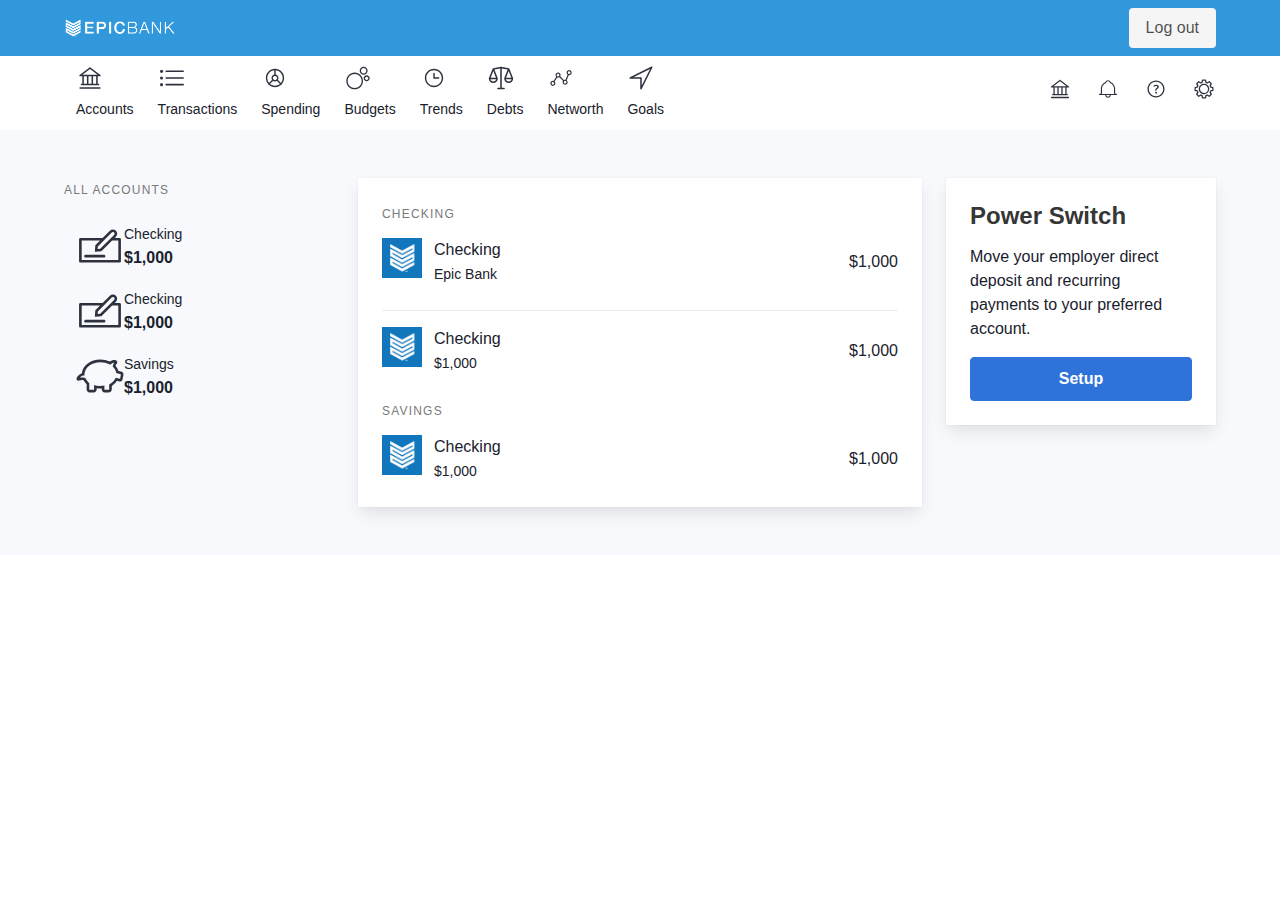
==== account/index.html @ 41cd47e0 "add icons, login page, and account page" ====
<!DOCTYPE html>
<html>

<head>
    <title>Powerswitch Testing</title>
    <meta name="viewport" content="width=device-width, initial-scale=1.0">

    <link href="../css/reset.css" rel="stylesheet">
    <link href="../css/bulma.css" rel="stylesheet">
    <link href="../css/kyper.css" rel="stylesheet">
    <link href="../css/helpers.css" rel="stylesheet">
    <link href="../custom.css" rel="stylesheet">
</head>

<body>
<section>
    <nav class="navbar is-info" role="navigation" aria-label="main navigation">
        <div class="container">
      <div class="navbar-brand">
        <a class="navbar-item" href="https://bulma.io">
          <img src="../assets/epic/eb-logo-white.png" width="112" height="28">
        </a>

        <a role="button" class="navbar-burger burger" aria-label="menu" aria-expanded="false" data-target="navbarBasicExample">
          <span aria-hidden="true"></span>
          <span aria-hidden="true"></span>
          <span aria-hidden="true"></span>
        </a>
      </div>

      <div id="navbarBasicExample" class="navbar-menu">
        <div class="navbar-start">

        </div>

    <div class="navbar-end">
      <div class="navbar-item">
        <div class="buttons">

          <a class="button is-light" href="../index.html">
            Log out
          </a>
        </div>
      </div>
    </div>
  </div>
</div>
</nav>
</section>
<section>
    <nav class="navbar" role="navigation" aria-label="main navigation">
        <div class="container">
      <div id="navbarBasicExample" class="navbar-menu">
        <div class="navbar-start">
          <a class="navbar-item is-active">
            <article class="media">
              <div class="media-content">
                <div class="content">
                    <img src="../assets/icons/it_accounts.svg">
                <br>
                  <p><small>
                    Accounts
                    </small>                  
                  </p>
                </div>
              </div>
            </article>
          </a>

          <a class="navbar-item">
            <article class="media">
              <div class="media-content">
                <div class="content">
                <img src="../assets/icons/it_transactions.svg">
                <br>
                  <p><small>
                    Transactions
                    </small>                  
                  </p>
                </div>
              </div>
            </article>
          </a>

          <a class="navbar-item">
            <article class="media">
              <div class="media-content">
                <div class="content">
                <img src="../assets/icons/it_spending.svg">
                <br>
                  <p><small>
                    Spending
                    </small>                  
                  </p>
                </div>
              </div>
            </article>
          </a>

          <a class="navbar-item">
            <article class="media">
              <div class="media-content">
                <div class="content">
                <img src="../assets/icons/it_budgets.svg">
                <br>
                  <p><small>
                    Budgets 
                    </small>                 
                  </p>
                </div>
              </div>
            </article>
          </a> 
          
          <a class="navbar-item">
            <article class="media">
              <div class="media-content">
                <div class="content">
                <img src="../assets/icons/it_clock.svg">
                <br>
                  <p><small>
                    Trends 
                    </small>                 
                  </p>
                </div>
              </div>
            </article>
          </a>

          <a class="navbar-item">
             <article class="media">
              <div class="media-content">
                <div class="content">
                <img src="../assets/icons/it_comparisons.svg">
                <br>
                  <p><small>
                    Debts   
                    </small>               
                  </p>
                </div>
              </div>
            </article>
          </a>

          <a class="navbar-item">
            <article class="media">
              <div class="media-content">
                <div class="content">
                <img src="../assets/icons/it_net-worth2.svg">
                <br>
                  <p><small>
                    Networth
                    </small>                  
                  </p>
                </div>
              </div>
            </article>
          </a>

          <a class="navbar-item">
            <article class="media">
              <div class="media-content">
                <div class="content">
                 <img src="../assets/icons/it_location.svg">
                <br>
                  <p><small>
                    Goals   
                    </small>               
                  </p>
                </div>
              </div>
            </article>
          </a>                    

        </div>

    <div class="navbar-end">

          <a class="navbar-item">
            <p>
                 <img src="../assets/icons/it_accounts.svg" width="24">
             </p>
          </a>
          <a class="navbar-item">
            <p>
                 <img src="../assets/icons/it_alerts.svg" width="24">
             </p>
          </a> 
          <a class="navbar-item">
            <p>
                 <img src="../assets/icons/it_help.svg" width="24">
             </p>
          </a> 
          <a class="navbar-item">
            <p>
                 <img src="../assets/icons/it_gear.svg" width="24">
             </p>
          </a>                                
</div>  
    </div>
</div>
  </div>
</nav>
</section>
<!--
<section>
<nav class="navbar" role="navigation" aria-label="main navigation">
    <div class="container">
      <div id="navbarBasicExample" class="navbar-menu">
        <div class="navbar-start">

          <a class="navbar-item">
            <article class="media">
              <div class="media-content">
                <div class="content">
                  <p>
                    Sync                  
                  </p>
                </div>
              </div>
            </article>
          </a>                   

        </div>

    <div class="navbar-end">

          <div class="navbar-item">
            <div class="buttons">

          <a class="button is-info">
           Add an Account 
          </a>
        </div>
          </div>                    
</div>  
    </div>
</div>
  </div>
</nav>
</section>
-->

<section class="section">
    <div class="container">
        <div class="columns">
            <div class="column is-3">

            <aside class="menu">
              <p class="menu-label">
                All Accounts
              </p>
              <ul class="menu-list">
                <li><a>
                    <article class="media">
                    <img src="../assets/icons/it_checking.svg" width="48">
                      <div class="media-content">
                        <div class="content">
                          <p>
                            <small>Checking</small>
                            <br>
                            <strong>$1,000</strong>                      
                          </p>
                        </div>
                      </div>
                    </article>
                </a></li>
                <li><a>
                    <article class="media">

                          <img src="../assets/icons/it_checking.svg" width="48">

                      <div class="media-content">
                        <div class="content">
                          <p>
                            <small>Checking</small>
                            <br>
                            <strong>$1,000</strong>                      
                          </p>
                        </div>
                      </div>
                    </article>
                </a></li>
                <li><a>
                    <article class="media">
                      <img src="../assets/icons/it_savings.svg" width="48">
                      <div class="media-content">
                        <div class="content">
                          <p>
                            <small>Savings</small>
                            <br>
                            <strong>$1,000</strong>                      
                          </p>
                        </div>
                      </div>
                    </article>
                </a></li>                
              </ul>

            </aside>
</div>
<div class="column is-6">
<div class="card">

  <div class="card-content">
    <p class="menu-label">
    Checking
  </p>
    <article class="media">
        <div class="employer-icon bg-img m-r-12" style="background-image: url('../assets/epic/epic-icon.png'); width: 40px; height: 40px;"></div>
            <div class="media-content">
                <nav class="level">
                    <div class="level-left">
                        <div class="level-item">
                            <p>
                                Checking
                                <br>
                                <small>Epic Bank</small>                     
                            </p>
                        </div>
                    </div>
                  <div class="level-right">
                    <div class="level-item">
                      <p>$1,000</p>
                    </div>
                  </div>
                </nav>
            </div>  
    </article>
    <article class="media">
        <div class="employer-icon bg-img m-r-12" style="background-image: url('../assets/epic/epic-icon.png'); width: 40px; height: 40px;"></div>
            <div class="media-content">
                <nav class="level">
                    <div class="level-left">
                        <div class="level-item">
                            <p>
                                Checking
                                <br>
                                <small>$1,000</small>                      
                            </p>
                        </div>
                    </div>
                  <div class="level-right">
                    <div class="level-item">
                      <p>$1,000</p>
                    </div>
                  </div>
                </nav>
            </div>  
    </article>
    <p class="menu-label">
    Savings
  </p>
      <article class="media">
        <div class="employer-icon bg-img m-r-12" style="background-image: url('../assets/epic/epic-icon.png'); width: 40px; height: 40px;"></div>
            <div class="media-content">
                <nav class="level">
                    <div class="level-left">
                        <div class="level-item">
                            <p>
                                Checking
                                <br>
                                <small>$1,000</small>                      
                            </p>
                        </div>
                    </div>
                  <div class="level-right">
                    <div class="level-item">
                      <p>$1,000</p>
                    </div>
                  </div>
                </nav>
            </div>  
    </article>
</div>              
</div>
</div>


<div class="column">

<div class="card">

  <div class="card-content">

    <div class="content">
      <h3 class="bold m-b-8">Power Switch</h3>
                <p class="">Move your employer direct deposit and recurring payments to your preferred account.</p>
                <a href="../start/index.html" class="primary-btn btn">Setup</a>
    </div>
  </div>
</div>


        </div>
    </div>
   </div>
</section>
    <script src="https://code.jquery.com/jquery-3.4.1.js"
        integrity="sha256-WpOohJOqMqqyKL9FccASB9O0KwACQJpFTUBLTYOVvVU=" crossorigin="anonymous"></script>
    <script src="../main.js"></script>
</body>

</html>
---- css/kyper.css ----
@font-face {
  font-family: 'Proxima Nova', sans-serif;
  font-weight: 400;
  src: url(/fonts/ProximaNova-Reg.otf); }
@font-face {
  font-family: 'Proxima Nova', sans-serif;
  font-weight: 700;
  src: url(/fonts/ProximaNova-Sbold.otf); }
@font-face {
  font-family: 'Proxima Nova', sans-serif;
  font-weight: 900;
  src: url(/fonts/ProximaNova-Bold.otf); }
/** h1 **/
/** h2 **/
/** h3 **/
/** paragraph **/
/** body **/
/** paragraph-small **/
/** small **/
/** x-small **/
/** x-small-upper **/
/** tiny **/
/** tiny-bold-upper **/
/** tiny-upper **/
div, p, a, input, textarea, label, button, h1, h2, h3, li {
  color: #19212C; }

.color-primary {
  color: #2F73DA; }

.color-secondary {
  color: #657285; }

div, p, a, input, textarea, label, button, li {
  font-family: "Proxima Nova", sans-serif;
  font-size: 16px;
  line-height: 20px;
  font-weight: 400; }

h1, h2, h3 {
  margin: 0;
  padding: 0; }

h1, .h1 {
  font-family: "Proxima Nova", sans-serif;
  font-size: 36px;
  line-height: 44px;
  font-weight: 700; }

h2, .h2 {
  font-family: "Proxima Nova", sans-serif;
  font-size: 24px;
  line-height: 32px;
  font-weight: 700; }

h3, .h3 {
  font-family: "Proxima Nova", sans-serif;
  font-size: 20px;
  line-height: 24px;
  font-weight: 700; }

.paragraph, p {
  font-family: "Proxima Nova", sans-serif;
  font-size: 16px;
  line-height: 24px;
  font-weight: 400; }

.paragraph-small {
  font-family: "Proxima Nova", sans-serif;
  font-size: 14px;
  line-height: 20px;
  font-weight: 400; }

.small {
  font-family: "Proxima Nova", sans-serif;
  font-size: 14px;
  line-height: 16px;
  font-weight: 400; }

.x-small {
  font-family: "Proxima Nova", sans-serif;
  font-size: 12px;
  line-height: 16px;
  font-weight: 400; }

.tiny {
  font-family: "Proxima Nova", sans-serif;
  font-size: 10px;
  line-height: 12px;
  font-weight: 400; }

.bold {
  font-weight: 600; }

body {
  overflow-x: hidden; }

div, button {
  box-sizing: border-box; }

.spacer {
  width: 100%;
  height: 16px; }

.ta-center {
  text-align: center; }

a, .link {
  color: #2F73DA;
  transition: all 350ms cubic-bezier(0.475, 0.425, 0, 0.995);
  text-decoration: none;
  cursor: pointer;
  position: relative;
  box-sizing: border-box;
  border-bottom: 1px solid transparent; }
  a:hover, .link:hover {
    color: #165ECC; }
  a:focus, a:hover, .link:focus, .link:hover {
    outline: none;
    color: #165ECC;
    background: #EAF1FB;
    border-bottom: 1px solid #165ECC; }
  a.icon-link, .link.icon-link {
    display: inline-flex;
    align-items: center; }
    a.icon-link svg, .link.icon-link svg {
      margin-right: 8px;
      width: 16px;
      height: 16px; }

button, .neutral-btn, .btn {
  background: #ffffff;
  border: 1px solid #E2E8F0;
  color: #2F73DA;
  transition: all 350ms cubic-bezier(0.475, 0.425, 0, 0.995);
  border: 1px solid #E2E8F0;
  cursor: pointer;
  border-radius: 4px;
  padding: 12px;
  font-weight: 600;
  display: flex;
  align-items: center;
  justify-content: center;
  height: 44px; }
  button:hover, .neutral-btn:hover, .btn:hover {
    background: #ffffff;
    border: 1px solid #165ECC;
    color: #165ECC; }
  button:focus, .neutral-btn:focus, .btn:focus {
    outline: -webkit-focus-ring-color auto 2px; }
  button.icon-btn, .neutral-btn.icon-btn, .btn.icon-btn {
    display: flex;
    align-items: center; }
    button.icon-btn svg, .neutral-btn.icon-btn svg, .btn.icon-btn svg {
      margin-right: 8px; }
    button.icon-btn.right svg, .neutral-btn.icon-btn.right svg, .btn.icon-btn.right svg {
      margin: 0;
      margin-left: 8px; }
  button.primary-btn, .neutral-btn.primary-btn, .btn.primary-btn {
    background: #2F73DA;
    border: 1px solid #2F73DA;
    color: #ffffff; }
    button.primary-btn:hover, .neutral-btn.primary-btn:hover, .btn.primary-btn:hover {
      background: #165ECC;
      border: 1px solid #165ECC; }
  button.transparent-btn, .neutral-btn.transparent-btn, .btn.transparent-btn {
    background: transparent;
    color: #2F73DA;
    border-color: transparent; }
    button.transparent-btn:hover, .neutral-btn.transparent-btn:hover, .btn.transparent-btn:hover {
      background: #EAF1FB; }

.drawer {
  position: absolute;
  display: none;
  right: -400px;
  top: 0;
  transition: all 350ms cubic-bezier(0.475, 0.425, 0, 0.995);
  width: 400px;
  height: 100vh;
  background: #ffffff;
  padding: 32px 24px 24px;
  box-shadow: 0px 3px 8px rgba(87, 102, 117, 0.15); }
  .drawer.open {
    right: 0; }
  .drawer .close {
    float: right;
    transform: translate(4px, -16px);
    cursor: pointer; }
    .drawer .close svg {
      width: 24px;
      height: 24px; }

.modal {
  max-width: 500px;
  width: 100%;
  background: #ffffff;
  position: fixed;
  top: 50%;
  left: 50%;
  transform: translate(-50%, -40%);
  box-shadow: 0px 10px 20px rgba(87, 102, 117, 0.16);
  z-index: 2;
  visibility: hidden;
  opacity: 0;
  pointer-events: none;
  transition: all 350ms cubic-bezier(0.475, 0.425, 0, 0.995);
  border-radius: 4px; }
  @media (max-width: 500px) {
    .modal {
      top: unset;
      left: unset;
      width: 100%;
      bottom: -825px;
      visibility: visible;
      opacity: 1;
      pointer-events: auto;
      max-width: unset;
      border-radius: 0;
      border-top-left-radius: 16px;
      border-top-right-radius: 16px;
      transform: none;
      max-height: 600px; }
      .modal .close {
        border-radius: 100% !important; } }
  .modal.open {
    visibility: visible;
    opacity: 1;
    pointer-events: auto;
    transform: translate(-50%, -50%); }
    @media (max-width: 500px) {
      .modal.open {
        transform: none;
        bottom: 0; } }
  .modal.scrolling .modal-header {
    border-bottom: 1px solid #E2E8F0; }
  .modal.scrolling .modal-footer {
    border-top: 1px solid #E2E8F0; }
  .modal .modal-header {
    width: 100%;
    display: flex;
    align-items: center;
    justify-content: space-between;
    padding: 24px; }
    .modal .modal-header .close {
      display: flex;
      align-items: flex-start;
      justify-content: center;
      width: 24px;
      height: 24px;
      cursor: pointer;
      border-radius: 4px;
      background: #EDF1F7;
      transition: all 350ms cubic-bezier(0.475, 0.425, 0, 0.995);
      transform: translate(4px, -4px); }
      .modal .modal-header .close:hover {
        background: #E2E8F0; }
      .modal .modal-header .close svg {
        width: 24px;
        height: 24px; }
  .modal .modal-body {
    padding: 0 24px 24px;
    margin-bottom: 44px;
    height: auto;
    overflow: auto;
    z-index: 1; }
    @media (min-width: 500px) {
      .modal .modal-body {
        margin-bottom: 0;
        padding: 0 24px; } }
  .modal .modal-footer {
    display: flex;
    z-index: 2;
    position: absolute;
    width: 100%;
    transform: translateY(-44px); }
    @media (min-width: 500px) {
      .modal .modal-footer {
        justify-content: flex-end;
        padding: 16px 24px 24px;
        position: relative;
        transform: none; } }
    .modal .modal-footer > a, .modal .modal-footer > button {
      width: 50%; }
      @media (min-width: 500px) {
        .modal .modal-footer > a, .modal .modal-footer > button {
          width: unset;
          margin-right: 8px; } }
      .modal .modal-footer > a:first-of-type, .modal .modal-footer > button:first-of-type {
        border-radius: 0;
        border-bottom-left-radius: 4px; }
        @media (min-width: 500px) {
          .modal .modal-footer > a:first-of-type, .modal .modal-footer > button:first-of-type {
            border-radius: 4px; } }
      .modal .modal-footer > a:last-of-type, .modal .modal-footer > button:last-of-type {
        border-radius: 0;
        border-bottom-right-radius: 4px; }
        @media (min-width: 500px) {
          .modal .modal-footer > a:last-of-type, .modal .modal-footer > button:last-of-type {
            border-radius: 4px;
            margin: 0; } }

.modal.draggable:before {
  content: "";
  width: 40px;
  height: 5px;
  border-radius: 5px;
  background: #ffffff;
  position: absolute;
  top: -12px;
  left: 50%;
  transform: translateX(-50%); }
  @media (min-width: 500px) {
    .modal.draggable:before {
      display: none; } }

.scrim {
  position: fixed;
  width: 100%;
  height: 100%;
  top: 0;
  left: 0;
  background: rgba(0, 0, 0, 0.25);
  z-index: 1;
  visibility: hidden;
  opacity: 0;
  pointer-events: none;
  transition: all 350ms cubic-bezier(0.475, 0.425, 0, 0.995);
  cursor: pointer; }
  .scrim.open {
    visibility: visible;
    opacity: 1;
    pointer-events: auto; }

.input-wrapper.disabled label {
  color: #657285; }
.input-wrapper.disabled input[type="text"] {
  opacity: .55;
  cursor: not-allowed;
  pointer-events: none; }
.input-wrapper.error input[type="text"] {
  background: #ffffff !important;
  border-color: #DC2346 !important; }
.input-wrapper.error .help-text {
  color: #DC2346;
  display: flex; }
.input-wrapper.show-help .help-text {
  display: flex; }
.input-wrapper label {
  display: block;
  margin-bottom: 4px;
  color: #454F5E; }
.input-wrapper input[type="text"] {
  font-size: 16px;
  padding: 12px 16px;
  border: 1px solid #CBD3DF;
  border-radius: 4px;
  transition: all 350ms cubic-bezier(0.475, 0.425, 0, 0.995);
  background: #F7F9FC;
  box-sizing: border-box;
  height: 44px;
  width: 100%; }
  .input-wrapper input[type="text"]:hover {
    border-color: #657285; }
  .input-wrapper input[type="text"]:focus {
    outline: none;
    border-color: #2F73DA;
    background: #ffffff; }
.input-wrapper .help-text {
  display: flex;
  align-items: center;
  margin-top: 4px;
  color: #454F5E;
  display: none; }
  .input-wrapper .help-text svg {
    margin-right: 8px; }

.dropdown {
  position: relative;
  width: 300px; }
  .dropdown.open .dropdown-toggle {
    outline: none;
    border-color: #2F73DA;
    background: #ffffff; }
    .dropdown.open .dropdown-toggle .caret {
      transform: rotate(180deg); }
  .dropdown.open .dropdown-menu {
    opacity: 1;
    visibility: visible;
    pointer-events: auto;
    top: calc(100% + 4px); }
  .dropdown label {
    display: block;
    margin-bottom: 4px;
    color: #454F5E; }
  .dropdown .dropdown-toggle {
    font-size: 16px;
    padding: 12px 16px;
    border: 1px solid #CBD3DF;
    border-radius: 4px;
    transition: all 350ms cubic-bezier(0.475, 0.425, 0, 0.995);
    background: #F7F9FC;
    width: 100%;
    display: flex;
    justify-content: space-between;
    align-items: center;
    font-weight: 400;
    color: #19212C; }
    .dropdown .dropdown-toggle .toggle-label {
      white-space: nowrap;
      overflow: hidden;
      text-overflow: ellipsis;
      text-align: left; }
    .dropdown .dropdown-toggle:hover {
      border-color: #657285; }
    .dropdown .dropdown-toggle:focus {
      outline: none;
      border-color: #2F73DA;
      background: #ffffff; }
    .dropdown .dropdown-toggle .caret {
      transition: all 350ms cubic-bezier(0.475, 0.425, 0, 0.995); }
  .dropdown .dropdown-menu {
    background: #ffffff;
    box-shadow: 0px 3px 8px rgba(87, 102, 117, 0.15);
    position: absolute;
    width: 100%;
    transition: cubic-bezier(0.475, 0.425, 0, 0.995) 500ms all;
    opacity: 0;
    visibility: hidden;
    pointer-events: none;
    top: 100%;
    z-index: 200; }
    .dropdown .dropdown-menu .dropdown-item {
      padding: 4px 4px 0 4px;
      cursor: pointer; }
      .dropdown .dropdown-menu .dropdown-item:last-child {
        padding: 4px; }
      .dropdown .dropdown-menu .dropdown-item:hover .item-inner {
        background: #F7F9FC; }
      .dropdown .dropdown-menu .dropdown-item.active .item-inner {
        color: #165ECC;
        background-color: #EAF1FB; }
      .dropdown .dropdown-menu .dropdown-item .item-inner {
        padding: 12px 8px;
        transition: all 350ms cubic-bezier(0.475, 0.425, 0, 0.995);
        border-radius: 4px;
        pointer-events: none; }

.dd-scrim {
  position: fixed;
  width: 100%;
  height: 100%;
  top: 0;
  left: 0;
  background: transparent;
  z-index: 1;
  visibility: hidden;
  opacity: 0;
  pointer-events: none;
  transition: all 350ms cubic-bezier(0.475, 0.425, 0, 0.995); }
  .dd-scrim.open {
    visibility: visible;
    opacity: 1;
    pointer-events: auto; }

textarea {
  padding: 12px;
  font-size: 16px;
  min-height: 96px; }

.search-bar {
  display: flex; }
  .search-bar:hover .search-icon {
    border-color: #657285; }
  .search-bar input[type="text"] {
    border-right: none;
    border-radius: 0;
    border-top-left-radius: 4px;
    border-bottom-left-radius: 4px;
    flex: 1; }
    .search-bar input[type="text"]:hover {
      border-color: #657285; }
    .search-bar input[type="text"]:focus + .search-icon {
      border-color: #2F73DA;
      background-color: #ffffff; }
  .search-bar .search-icon {
    display: flex;
    align-items: center;
    justify-content: center;
    background: #F7F9FC;
    border: 1px solid #CBD3DF;
    border-left: none;
    border-top-right-radius: 4px;
    border-bottom-right-radius: 4px;
    padding: 12px;
    height: 44px;
    transition: all 350ms cubic-bezier(0.475, 0.425, 0, 0.995); }

.form-wrapper .form-row {
  display: flex;
  align-items: flex-start;
  margin-bottom: 16px; }
  .form-wrapper .form-row:last-child {
    margin-bottom: 0; }
  .form-wrapper .form-row > div {
    flex: 1;
    margin: 0 0 0 16px; }
    .form-wrapper .form-row > div:first-child {
      margin: 0; }
    .form-wrapper .form-row > div.street, .form-wrapper .form-row > div.city {
      flex: 2; }

/*# sourceMappingURL=kyper.css.map */
---- css/helpers.css ----
.ta-right {
  text-align: right; }

.ta-center {
  text-align: center; }

.mobile-show {
  display: none !important; }

@media (max-width: 990px) {
  .hide-990 {
    display: none !important; } }
@media (max-width: 768px) {
  .mobile-show {
    display: inherit !important; }

  .mobile-hide {
    display: none !important; } }
.w-100 {
  width: 100%;
  max-width: none; }

.truncate {
  white-space: nowrap;
  overflow: hidden;
  text-overflow: ellipsis; }

.hide {
  display: none; }

.pointer {
  cursor: pointer; }

.bg-img {
  background-repeat: no-repeat;
  background-size: cover;
  background-position: center; }

.w-100 {
  width: 100%;
  max-width: 100%; }

/* Flex */
.flex {
  display: -webkit-box;
  display: -ms-flexbox;
  display: flex; }

.flex1 {
  -webkit-box-flex: 1 !important;
  -ms-flex: 1 !important;
  flex: 1 !important; }

.flex2 {
  -webkit-box-flex: 2 !important;
  -ms-flex: 2 !important;
  flex: 2 !important; }

.ai-center {
  -webkit-box-align: center;
  -ms-flex-align: center;
  align-items: center; }

.ai-start {
  -webkit-box-align: start;
  -ms-flex-align: start;
  align-items: flex-start; }

.ai-end {
  -webkit-box-align: end;
  -ms-flex-align: end;
  align-items: flex-end; }

.jc-center {
  -webkit-box-pack: center;
  -ms-flex-pack: center;
  justify-content: center; }

.jc-start {
  -webkit-box-pack: start;
  -ms-flex-pack: start;
  justify-content: flex-start; }

.jc-end {
  -webkit-box-pack: end;
  -ms-flex-pack: end;
  justify-content: flex-end; }

.jc-between {
  -webkit-box-pack: justify;
  -ms-flex-pack: justify;
  justify-content: space-between; }

.jc-around {
  -ms-flex-pack: distribute;
  justify-content: space-around; }

.flex-dir-col {
  -webkit-box-orient: vertical;
  -webkit-box-direction: normal;
  -ms-flex-direction: column;
  flex-direction: column; }

.m-0 {
  margin: 0; }

.m-t-0 {
  margin-top: 0; }

.m-t-4 {
  margin-top: 4px; }

.m-t-8 {
  margin-top: 8px; }

.m-t-12 {
  margin-top: 12px; }

.m-t-16 {
  margin-top: 16px; }

.m-t-24 {
  margin-top: 24px; }

.m-t-32 {
  margin-top: 32px; }

.m-t-40 {
  margin-top: 40px; }

.m-t-48 {
  margin-top: 48px; }

.m-t-56 {
  margin-top: 56px; }

.m-t-64 {
  margin-top: 64px; }

.m-t-72 {
  margin-top: 72px; }

.m-t-80 {
  margin-top: 80px; }

.m-t-88 {
  margin-top: 88px; }

.m-t-96 {
  margin-top: 96px; }

.m-r-0 {
  margin-right: 0; }

.m-r-4 {
  margin-right: 4px; }

.m-r-8 {
  margin-right: 8px; }

.m-r-12 {
  margin-right: 12px; }

.m-r-16 {
  margin-right: 16px; }

.m-r-24 {
  margin-right: 24px; }

.m-r-32 {
  margin-right: 32px; }

.m-r-40 {
  margin-right: 40px; }

.m-r-48 {
  margin-right: 48px; }

.m-r-56 {
  margin-right: 56px; }

.m-r-64 {
  margin-right: 64px; }

.m-r-72 {
  margin-right: 72px; }

.m-r-80 {
  margin-right: 80px; }

.m-r-88 {
  margin-right: 88px; }

.m-r-96 {
  margin-right: 96px; }

.m-b-0 {
  margin-bottom: 0; }

.m-b-4 {
  margin-bottom: 4px; }

.m-b-8 {
  margin-bottom: 8px; }

.m-b-12 {
  margin-bottom: 12px; }

.m-b-16 {
  margin-bottom: 16px; }

.m-b-24 {
  margin-bottom: 24px; }

.m-b-32 {
  margin-bottom: 32px; }

.m-b-40 {
  margin-bottom: 40px; }

.m-b-48 {
  margin-bottom: 48px; }

.m-b-56 {
  margin-bottom: 56px; }

.m-b-64 {
  margin-bottom: 64px; }

.m-b-72 {
  margin-bottom: 72px; }

.m-b-80 {
  margin-bottom: 80px; }

.m-b-88 {
  margin-bottom: 88px; }

.m-b-96 {
  margin-bottom: 96px; }

.m-l-0 {
  margin-left: 0; }

.m-l-4 {
  margin-left: 4px; }

.m-l-8 {
  margin-left: 8px; }

.m-l-12 {
  margin-left: 12px; }

.m-l-16 {
  margin-left: 16px; }

.m-l-24 {
  margin-left: 24px; }

.m-l-32 {
  margin-left: 32px; }

.m-l-40 {
  margin-left: 40px; }

.m-l-48 {
  margin-left: 48px; }

.m-l-56 {
  margin-left: 56px; }

.m-l-64 {
  margin-left: 64px; }

.m-l-72 {
  margin-left: 72px; }

.m-l-80 {
  margin-left: 80px; }

.m-l-88 {
  margin-left: 88px; }

.m-l-96 {
  margin-left: 96px; }

/*# sourceMappingURL=helpers.css.map */
---- custom.css ----
body {
  background-color: #F7F9FC; }

.modal .modal-body {
  padding: 24px; }
  .modal .modal-body > svg {
    margin: 0 auto 16px;
    display: block; }

.employer-list .employer {
  padding: 8px 0 8px 8px;
  background: #ffffff;
  transition: all 350ms cubic-bezier(0.475, 0.425, 0, 0.995);
  cursor: pointer;
  border-radius: 4px;
  margin-bottom: 12px; }
  .employer-list .employer:hover {
    background: #F7F9FC; }
  .employer-list .employer.active {
    background-color: #EAF1FB; }
    .employer-list .employer.active .name, .employer-list .employer.active .id {
      color: #165ECC; }
    .employer-list .employer.active .check-wrapper {
      padding: 0 24px 0 0; }
      .employer-list .employer.active .check-wrapper .checkbox {
        border: 1px solid #165ECC; }
      .employer-list .employer.active .check-wrapper svg {
        display: block; }
  .employer-list .employer .check-wrapper {
    padding: 0 24px 0 0; }
    .employer-list .employer .check-wrapper .checkbox {
      border: 1px solid #454F5E;
      display: flex;
      align-items: center;
      justify-content: center;
      border-radius: 2px;
      height: 16px;
      width: 16px;
      position: relative; }
    .employer-list .employer .check-wrapper svg {
      display: none;
      position: absolute; }

.employers-wrapper {
  position: relative;
  height: 314px; }

.popular-employers, .search-result {
  transition: all 300ms cubic-bezier(0.475, 0.425, 0, 0.995);
  opacity: 1;
  pointer-events: auto;
  visibility: visible;
  position: absolute;
  width: 100%; }
  .popular-employers.fade-out, .search-result.fade-out {
    opacity: 0;
    pointer-events: none;
    visibility: hidden;
    transform: translateY(8px);
    position: absolute; }

.search-result {
  margin-top: 16px; }

.clear-results {
  cursor: pointer; }

.toggle-label {
  width: 168px; }

.deposit-amount {
  width: 66%;
  flex: 2 !important; }
  .deposit-amount input {
    flex: unset !important;
    width: unset !important;
    border-top-right-radius: 0 !important;
    border-bottom-right-radius: 0 !important;
    border-right: none !important; }
  .deposit-amount .deposit-type {
    width: 44px;
    height: 44px;
    border: 1px solid #CBD3DF;
    background-color: #F7F9FC;
    color: #454F5E;
    transition: all 350ms cubic-bezier(0.475, 0.425, 0, 0.995);
    cursor: pointer; }
    .deposit-amount .deposit-type:hover {
      background-color: #EDF1F7; }
    .deposit-amount .deposit-type:last-child {
      border-left: none;
      border-top-right-radius: 4px;
      border-bottom-right-radius: 4px; }
      .deposit-amount .deposit-type:last-child.active {
        border-color: #165ECC;
        background-color: #EAF1FB;
        color: #165ECC;
        border-left: 1px solid #165ECC; }
    .deposit-amount .deposit-type.active {
      border-color: #165ECC;
      background-color: #EAF1FB;
      color: #165ECC; }

.ssn {
  width: 34%;
  flex: 1 !important;
  min-width: 150px; }

.first-modal {
  animation: fade-in 1200ms cubic-bezier(0.475, 0.425, 0, 0.995) forwards;
  transform-origin: 0; }

@keyframes fade-in {
  0% {
    opacity: 0;
    transform: scale(1.05) translate(-50%, -35%); }
  100% {
    opacity: 1;
    transform: scale(1) translate(-50%, -50%); } }
.blur {
  position: fixed;
  z-index: 3;
  width: 100%;
  height: 100%;
  animation: fade-out 800ms cubic-bezier(0.475, 0.425, 0, 0.995) forwards;
  transform-origin: 0; }

@keyframes fade-out {
  0% {
    filter: blur(5px); }
  100% {
    filter: blur(0); } }

/*# sourceMappingURL=custom.css.map */
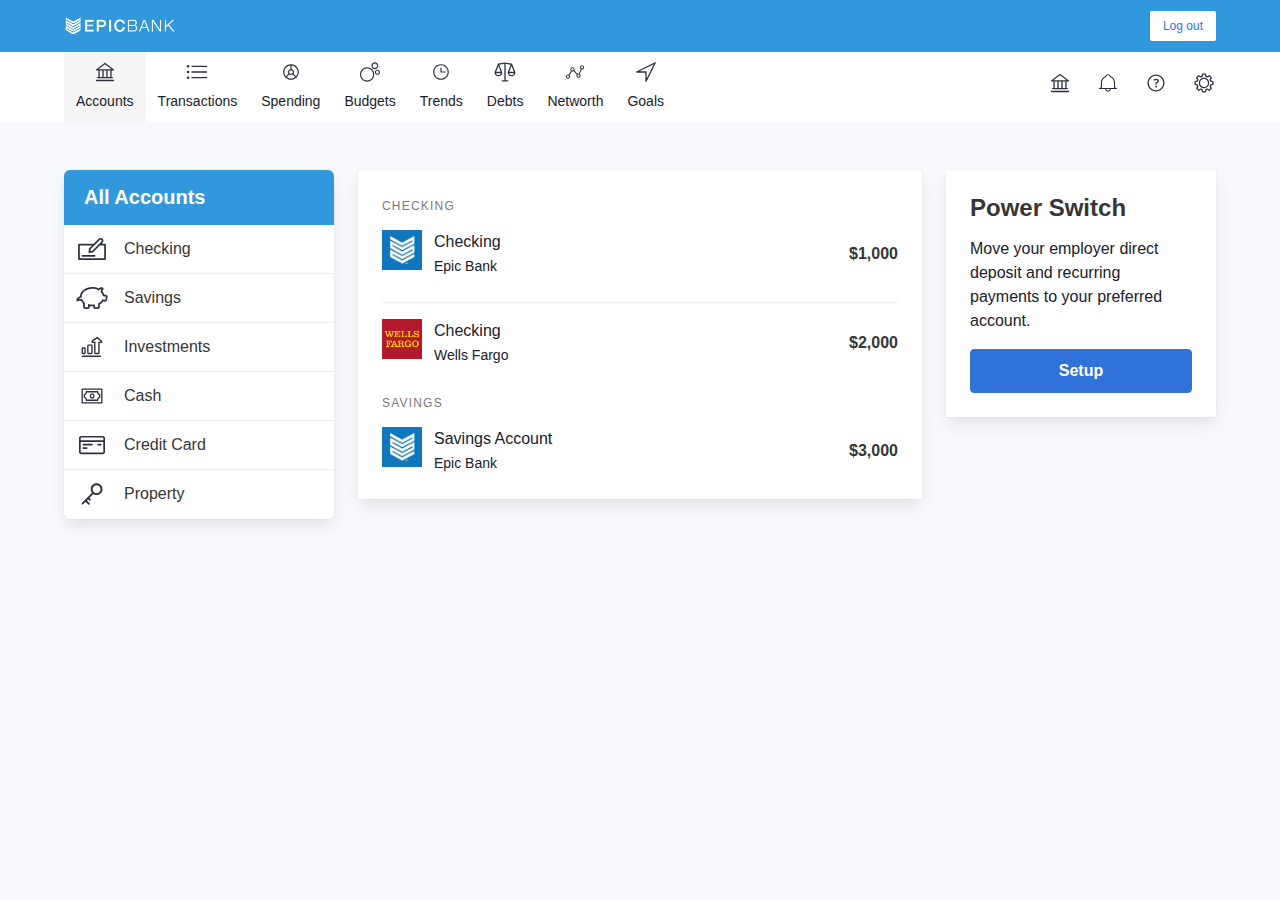
==== commit 4c842be2: "employer details, panel bg white, fix logo links" ====
--- a/account/index.html
+++ b/account/index.html
@@ -17,7 +17,7 @@
     <nav class="navbar is-info" role="navigation" aria-label="main navigation">
         <div class="container">
       <div class="navbar-brand">
-        <a class="navbar-item" href="https://bulma.io">
+        <a class="navbar-item" href="#">
           <img src="../assets/epic/eb-logo-white.png" width="112" height="28">
         </a>
 
@@ -37,7 +37,7 @@
       <div class="navbar-item">
         <div class="buttons">
 
-          <a class="button is-light" href="../index.html">
+          <a class="button is-small is-link is-inverted" href="../index.html">
             Log out
           </a>
         </div>
@@ -52,11 +52,11 @@
         <div class="container">
       <div id="navbarBasicExample" class="navbar-menu">
         <div class="navbar-start">
-          <a class="navbar-item is-active">
-            <article class="media">
-              <div class="media-content">
-                <div class="content">
-                    <img src="../assets/icons/it_accounts.svg">
+          <a class="navbar-item has-background-white-ter">
+            <article class="media">
+              <div class="media-content has-text-centered">
+                <div class="content">
+                    <img src="../assets/icons/it_accounts.svg" width="24">
                 <br>
                   <p><small>
                     Accounts
@@ -69,9 +69,9 @@
 
           <a class="navbar-item">
             <article class="media">
-              <div class="media-content">
-                <div class="content">
-                <img src="../assets/icons/it_transactions.svg">
+              <div class="media-content has-text-centered">
+                <div class="content">
+                <img src="../assets/icons/it_transactions.svg" width="24">
                 <br>
                   <p><small>
                     Transactions
@@ -84,9 +84,9 @@
 
           <a class="navbar-item">
             <article class="media">
-              <div class="media-content">
-                <div class="content">
-                <img src="../assets/icons/it_spending.svg">
+              <div class="media-content has-text-centered">
+                <div class="content">
+                <img src="../assets/icons/it_spending.svg" width="24">
                 <br>
                   <p><small>
                     Spending
@@ -99,9 +99,9 @@
 
           <a class="navbar-item">
             <article class="media">
-              <div class="media-content">
-                <div class="content">
-                <img src="../assets/icons/it_budgets.svg">
+              <div class="media-content has-text-centered">
+                <div class="content">
+                <img src="../assets/icons/it_budgets.svg" width="24">
                 <br>
                   <p><small>
                     Budgets 
@@ -114,9 +114,9 @@
           
           <a class="navbar-item">
             <article class="media">
-              <div class="media-content">
-                <div class="content">
-                <img src="../assets/icons/it_clock.svg">
+              <div class="media-content has-text-centered">
+                <div class="content">
+                <img src="../assets/icons/it_clock.svg" width="24">
                 <br>
                   <p><small>
                     Trends 
@@ -129,9 +129,9 @@
 
           <a class="navbar-item">
              <article class="media">
-              <div class="media-content">
-                <div class="content">
-                <img src="../assets/icons/it_comparisons.svg">
+              <div class="media-content has-text-centered">
+                <div class="content">
+                <img src="../assets/icons/it_comparisons.svg" width="24">
                 <br>
                   <p><small>
                     Debts   
@@ -144,9 +144,9 @@
 
           <a class="navbar-item">
             <article class="media">
-              <div class="media-content">
-                <div class="content">
-                <img src="../assets/icons/it_net-worth2.svg">
+              <div class="media-content has-text-centered">
+                <div class="content">
+                <img src="../assets/icons/it_net-worth2.svg" width="24">
                 <br>
                   <p><small>
                     Networth
@@ -159,9 +159,9 @@
 
           <a class="navbar-item">
             <article class="media">
-              <div class="media-content">
-                <div class="content">
-                 <img src="../assets/icons/it_location.svg">
+              <div class="media-content has-text-centered">
+                <div class="content">
+                 <img src="../assets/icons/it_location.svg" width="24">
                 <br>
                   <p><small>
                     Goals   
@@ -245,7 +245,7 @@
     <div class="container">
         <div class="columns">
             <div class="column is-3">
-
+<!-- MENu
             <aside class="menu">
               <p class="menu-label">
                 All Accounts
@@ -259,7 +259,7 @@
                           <p>
                             <small>Checking</small>
                             <br>
-                            <strong>$1,000</strong>                      
+                            <strong>$3,000</strong>                      
                           </p>
                         </div>
                       </div>
@@ -268,14 +268,14 @@
                 <li><a>
                     <article class="media">
 
-                          <img src="../assets/icons/it_checking.svg" width="48">
+                          <img src="../assets/icons/it_savings.svg" width="48">
 
                       <div class="media-content">
                         <div class="content">
                           <p>
-                            <small>Checking</small>
+                            <small>Savings</small>
                             <br>
-                            <strong>$1,000</strong>                      
+                            <strong>$3,000</strong>                      
                           </p>
                         </div>
                       </div>
@@ -283,13 +283,13 @@
                 </a></li>
                 <li><a>
                     <article class="media">
-                      <img src="../assets/icons/it_savings.svg" width="48">
+                      <img src="../assets/icons/it_investments.svg" width="48">
                       <div class="media-content">
                         <div class="content">
                           <p>
-                            <small>Savings</small>
+                            <small>Investments</small>
                             <br>
-                            <strong>$1,000</strong>                      
+                            Add investments                      
                           </p>
                         </div>
                       </div>
@@ -298,7 +298,41 @@
               </ul>
 
             </aside>
-</div>
+-->
+            <!-- PANEL -->
+            <nav class="panel is-info">
+
+ <p class="panel-heading">
+    All Accounts
+  </p>
+  <a class="panel-block">
+ <img src="../assets/icons/it_checking.svg" width="32">
+&emsp;Checking
+  </a>
+  <a class="panel-block">
+<img src="../assets/icons/it_savings.svg" width="32">
+    &emsp;Savings
+  </a>
+  <a class="panel-block">
+<img src="../assets/icons/it_investments.svg" width="32">
+    &emsp;Investments
+  </a>
+   <a class="panel-block">
+ <img src="../assets/icons/it_cash.svg" width="32">
+&emsp;Cash
+  </a>
+  <a class="panel-block">
+<img src="../assets/icons/it_credit_card.svg" width="32">
+    &emsp;Credit Card
+  </a>
+  <a class="panel-block">
+<img src="../assets/icons/it_key.svg" width="32">
+    &emsp;Property
+  </a>
+</nav>
+<!-- End Panel -->
+</div>
+<!-- End Column -->
 <div class="column is-6">
 <div class="card">
 
@@ -321,14 +355,14 @@
                     </div>
                   <div class="level-right">
                     <div class="level-item">
-                      <p>$1,000</p>
+                      <p><strong>$1,000</strong></p>
                     </div>
                   </div>
                 </nav>
             </div>  
     </article>
     <article class="media">
-        <div class="employer-icon bg-img m-r-12" style="background-image: url('../assets/epic/epic-icon.png'); width: 40px; height: 40px;"></div>
+        <div class="employer-icon bg-img m-r-12" style="background-image: url('../assets/epic/wells-fargo.png'); width: 40px; height: 40px;"></div>
             <div class="media-content">
                 <nav class="level">
                     <div class="level-left">
@@ -336,13 +370,13 @@
                             <p>
                                 Checking
                                 <br>
-                                <small>$1,000</small>                      
+                                <small>Wells Fargo</small>                      
                             </p>
                         </div>
                     </div>
                   <div class="level-right">
                     <div class="level-item">
-                      <p>$1,000</p>
+                      <p><strong>$2,000</strong></p>
                     </div>
                   </div>
                 </nav>
@@ -358,15 +392,15 @@
                     <div class="level-left">
                         <div class="level-item">
                             <p>
-                                Checking
+                                Savings Account
                                 <br>
-                                <small>$1,000</small>                      
+                                <small>Epic Bank</small>                      
                             </p>
                         </div>
                     </div>
                   <div class="level-right">
                     <div class="level-item">
-                      <p>$1,000</p>
+                      <p><strong>$3,000</strong></p>
                     </div>
                   </div>
                 </nav>
--- a/custom.css
+++ b/custom.css
@@ -130,5 +130,11 @@
     filter: blur(5px); }
   100% {
     filter: blur(0); } }
+/* Mac custom styles */
+html, body {
+  height: 100%; }
+
+.panel {
+  background: white; }
 
 /*# sourceMappingURL=custom.css.map */
